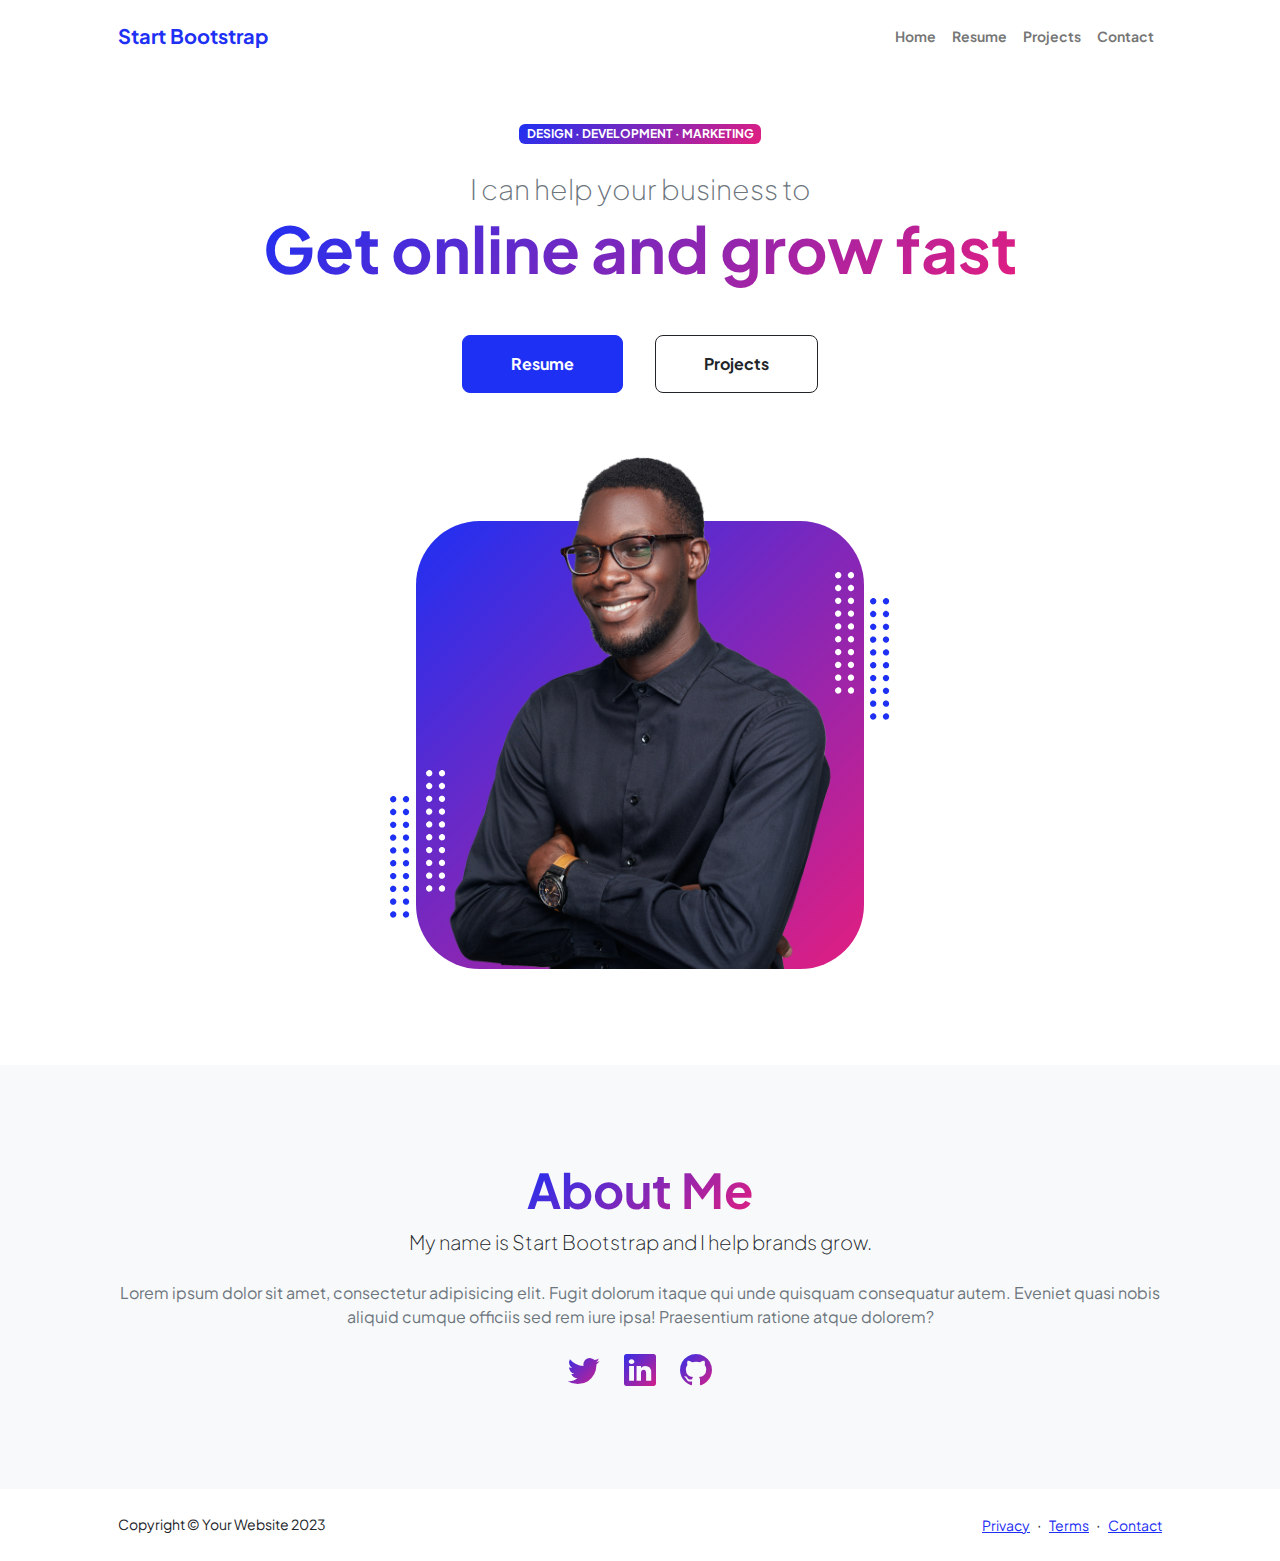
==== index.html @ 7b239609 "Add files via upload" ====
<!DOCTYPE html>
<html lang="en">
    <head>
        <meta charset="utf-8" />
        <meta name="viewport" content="width=device-width, initial-scale=1, shrink-to-fit=no" />
        <meta name="description" content="" />
        <meta name="author" content="" />
        <title>Personal - Start Bootstrap Theme</title>
        <!-- Favicon-->
        <link rel="icon" type="image/x-icon" href="assets/favicon.ico" />
        <!-- Custom Google font-->
        <link rel="preconnect" href="https://fonts.googleapis.com" />
        <link rel="preconnect" href="https://fonts.gstatic.com" crossorigin />
        <link href="https://fonts.googleapis.com/css2?family=Plus+Jakarta+Sans:wght@100;200;300;400;500;600;700;800;900&amp;display=swap" rel="stylesheet" />
        <!-- Bootstrap icons-->
        <link href="https://cdn.jsdelivr.net/npm/bootstrap-icons@1.8.1/font/bootstrap-icons.css" rel="stylesheet" />
        <!-- Core theme CSS (includes Bootstrap)-->
        <link href="css/styles.css" rel="stylesheet" />
    </head>
    <body class="d-flex flex-column h-100">
        <main class="flex-shrink-0">
            <!-- Navigation-->
            <nav class="navbar navbar-expand-lg navbar-light bg-white py-3">
                <div class="container px-5">
                    <a class="navbar-brand" href="index.html"><span class="fw-bolder text-primary">Start Bootstrap</span></a>
                    <button class="navbar-toggler" type="button" data-bs-toggle="collapse" data-bs-target="#navbarSupportedContent" aria-controls="navbarSupportedContent" aria-expanded="false" aria-label="Toggle navigation"><span class="navbar-toggler-icon"></span></button>
                    <div class="collapse navbar-collapse" id="navbarSupportedContent">
                        <ul class="navbar-nav ms-auto mb-2 mb-lg-0 small fw-bolder">
                            <li class="nav-item"><a class="nav-link" href="index.html">Home</a></li>
                            <li class="nav-item"><a class="nav-link" href="resume.html">Resume</a></li>
                            <li class="nav-item"><a class="nav-link" href="projects.html">Projects</a></li>
                            <li class="nav-item"><a class="nav-link" href="contact.html">Contact</a></li>
                        </ul>
                    </div>
                </div>
            </nav>
            <!-- Header-->
            <header class="py-5">
                <div class="container px-5 pb-5">
                    <div class="row gx-5 align-items-center">
                        <div class="col-xxl-5">
                            <!-- Header text content-->
                            <div class="text-center text-xxl-start">
                                <div class="badge bg-gradient-primary-to-secondary text-white mb-4"><div class="text-uppercase">Design &middot; Development &middot; Marketing</div></div>
                                <div class="fs-3 fw-light text-muted">I can help your business to</div>
                                <h1 class="display-3 fw-bolder mb-5"><span class="text-gradient d-inline">Get online and grow fast</span></h1>
                                <div class="d-grid gap-3 d-sm-flex justify-content-sm-center justify-content-xxl-start mb-3">
                                    <a class="btn btn-primary btn-lg px-5 py-3 me-sm-3 fs-6 fw-bolder" href="resume.html">Resume</a>
                                    <a class="btn btn-outline-dark btn-lg px-5 py-3 fs-6 fw-bolder" href="projects.html">Projects</a>
                                </div>
                            </div>
                        </div>
                        <div class="col-xxl-7">
                            <!-- Header profile picture-->
                            <div class="d-flex justify-content-center mt-5 mt-xxl-0">
                                <div class="profile bg-gradient-primary-to-secondary">
                                    <!-- TIP: For best results, use a photo with a transparent background like the demo example below-->
                                    <!-- Watch a tutorial on how to do this on YouTube (link)-->
                                    <img class="profile-img" src="assets/profile.png" alt="..." />
                                    <div class="dots-1">
                                        <!-- SVG Dots-->
                                        <svg version="1.1" xmlns="http://www.w3.org/2000/svg" xmlns:xlink="http://www.w3.org/1999/xlink" x="0px" y="0px" viewBox="0 0 191.6 1215.4" style="enable-background: new 0 0 191.6 1215.4" xml:space="preserve">
                                            <g transform="translate(0.000000,1280.000000) scale(0.100000,-0.100000)">
                                                <path d="M227.7,12788.6c-105-35-200-141-222-248c-43-206,163-412,369-369c155,32,275,190,260,339c-11,105-90,213-190,262        C383.7,12801.6,289.7,12808.6,227.7,12788.6z"></path>
                                                <path d="M1507.7,12788.6c-151-50-253-216-222-362c25-119,136-230,254-255c194-41,395,142,375,339c-11,105-90,213-190,262        C1663.7,12801.6,1569.7,12808.6,1507.7,12788.6z"></path>
                                                <path d="M227.7,11508.6c-105-35-200-141-222-248c-43-206,163-412,369-369c155,32,275,190,260,339c-11,105-90,213-190,262        C383.7,11521.6,289.7,11528.6,227.7,11508.6z"></path>
                                                <path d="M1507.7,11508.6c-151-50-253-216-222-362c25-119,136-230,254-255c194-41,395,142,375,339c-11,105-90,213-190,262        C1663.7,11521.6,1569.7,11528.6,1507.7,11508.6z"></path>
                                                <path d="M227.7,10228.6c-105-35-200-141-222-248c-43-206,163-412,369-369c155,32,275,190,260,339c-11,105-90,213-190,262        C383.7,10241.6,289.7,10248.6,227.7,10228.6z"></path>
                                                <path d="M1507.7,10228.6c-105-35-200-141-222-248c-43-206,163-412,369-369c155,32,275,190,260,339c-11,105-90,213-190,262        C1663.7,10241.6,1569.7,10248.6,1507.7,10228.6z"></path>
                                                <path d="M227.7,8948.6c-105-35-200-141-222-248c-43-206,163-412,369-369c155,32,275,190,260,339c-11,105-90,213-190,262        C383.7,8961.6,289.7,8968.6,227.7,8948.6z"></path>
                                                <path d="M1507.7,8948.6c-105-35-200-141-222-248c-43-206,163-412,369-369c155,32,275,190,260,339c-11,105-90,213-190,262        C1663.7,8961.6,1569.7,8968.6,1507.7,8948.6z"></path>
                                                <path d="M227.7,7668.6c-105-35-200-141-222-248c-43-206,163-412,369-369c155,32,275,190,260,339c-11,105-90,213-190,262        C383.7,7681.6,289.7,7688.6,227.7,7668.6z"></path>
                                                <path d="M1507.7,7668.6c-105-35-200-141-222-248c-43-206,163-412,369-369c155,32,275,190,260,339c-11,105-90,213-190,262        C1663.7,7681.6,1569.7,7688.6,1507.7,7668.6z"></path>
                                                <path d="M227.7,6388.6c-105-35-200-141-222-248c-43-206,163-412,369-369c155,32,275,190,260,339c-11,105-90,213-190,262        C383.7,6401.6,289.7,6408.6,227.7,6388.6z"></path>
                                                <path d="M1507.7,6388.6c-105-35-200-141-222-248c-43-206,163-412,369-369c155,32,275,190,260,339c-11,105-90,213-190,262        C1663.7,6401.6,1569.7,6408.6,1507.7,6388.6z"></path>
                                                <path d="M227.7,5108.6c-105-35-200-141-222-248c-43-206,163-412,369-369c155,32,275,190,260,339c-11,105-90,213-190,262        C383.7,5121.6,289.7,5128.6,227.7,5108.6z"></path>
                                                <path d="M1507.7,5108.6c-105-35-200-141-222-248c-43-206,163-412,369-369c155,32,275,190,260,339c-11,105-90,213-190,262        C1663.7,5121.6,1569.7,5128.6,1507.7,5108.6z"></path>
                                                <path d="M227.7,3828.6c-105-35-200-141-222-248c-43-206,163-412,369-369c155,32,275,190,260,339c-11,105-90,213-190,262        C383.7,3841.6,289.7,3848.6,227.7,3828.6z"></path>
                                                <path d="M1507.7,3828.6c-105-35-200-141-222-248c-43-206,163-412,369-369c155,32,275,190,260,339c-11,105-90,213-190,262        C1663.7,3841.6,1569.7,3848.6,1507.7,3828.6z"></path>
                                                <path d="M227.7,2548.6c-105-35-200-141-222-248c-43-206,163-412,369-369c155,32,275,190,260,339c-11,105-90,213-190,262        C383.7,2561.6,289.7,2568.6,227.7,2548.6z"></path>
                                                <path d="M1507.7,2548.6c-105-35-200-141-222-248c-43-206,163-412,369-369c155,32,275,190,260,339c-11,105-90,213-190,262        C1663.7,2561.6,1569.7,2568.6,1507.7,2548.6z"></path>
                                                <path d="M227.7,1268.6c-105-35-200-141-222-248c-43-206,163-412,369-369c155,32,275,190,260,339c-11,105-90,213-190,262        C383.7,1281.6,289.7,1288.6,227.7,1268.6z"></path>
                                                <path d="M1507.7,1268.6c-105-35-200-141-222-248c-43-206,163-412,369-369c155,32,275,190,260,339c-11,105-90,213-190,262        C1663.7,1281.6,1569.7,1288.6,1507.7,1268.6z"></path>
                                            </g>
                                        </svg>
                                        <!-- END of SVG dots-->
                                    </div>
                                    <div class="dots-2">
                                        <!-- SVG Dots-->
                                        <svg version="1.1" xmlns="http://www.w3.org/2000/svg" xmlns:xlink="http://www.w3.org/1999/xlink" x="0px" y="0px" viewBox="0 0 191.6 1215.4" style="enable-background: new 0 0 191.6 1215.4" xml:space="preserve">
                                            <g transform="translate(0.000000,1280.000000) scale(0.100000,-0.100000)">
                                                <path d="M227.7,12788.6c-105-35-200-141-222-248c-43-206,163-412,369-369c155,32,275,190,260,339c-11,105-90,213-190,262        C383.7,12801.6,289.7,12808.6,227.7,12788.6z"></path>
                                                <path d="M1507.7,12788.6c-151-50-253-216-222-362c25-119,136-230,254-255c194-41,395,142,375,339c-11,105-90,213-190,262        C1663.7,12801.6,1569.7,12808.6,1507.7,12788.6z"></path>
                                                <path d="M227.7,11508.6c-105-35-200-141-222-248c-43-206,163-412,369-369c155,32,275,190,260,339c-11,105-90,213-190,262        C383.7,11521.6,289.7,11528.6,227.7,11508.6z"></path>
                                                <path d="M1507.7,11508.6c-151-50-253-216-222-362c25-119,136-230,254-255c194-41,395,142,375,339c-11,105-90,213-190,262        C1663.7,11521.6,1569.7,11528.6,1507.7,11508.6z"></path>
                                                <path d="M227.7,10228.6c-105-35-200-141-222-248c-43-206,163-412,369-369c155,32,275,190,260,339c-11,105-90,213-190,262        C383.7,10241.6,289.7,10248.6,227.7,10228.6z"></path>
                                                <path d="M1507.7,10228.6c-105-35-200-141-222-248c-43-206,163-412,369-369c155,32,275,190,260,339c-11,105-90,213-190,262        C1663.7,10241.6,1569.7,10248.6,1507.7,10228.6z"></path>
                                                <path d="M227.7,8948.6c-105-35-200-141-222-248c-43-206,163-412,369-369c155,32,275,190,260,339c-11,105-90,213-190,262        C383.7,8961.6,289.7,8968.6,227.7,8948.6z"></path>
                                                <path d="M1507.7,8948.6c-105-35-200-141-222-248c-43-206,163-412,369-369c155,32,275,190,260,339c-11,105-90,213-190,262        C1663.7,8961.6,1569.7,8968.6,1507.7,8948.6z"></path>
                                                <path d="M227.7,7668.6c-105-35-200-141-222-248c-43-206,163-412,369-369c155,32,275,190,260,339c-11,105-90,213-190,262        C383.7,7681.6,289.7,7688.6,227.7,7668.6z"></path>
                                                <path d="M1507.7,7668.6c-105-35-200-141-222-248c-43-206,163-412,369-369c155,32,275,190,260,339c-11,105-90,213-190,262        C1663.7,7681.6,1569.7,7688.6,1507.7,7668.6z"></path>
                                                <path d="M227.7,6388.6c-105-35-200-141-222-248c-43-206,163-412,369-369c155,32,275,190,260,339c-11,105-90,213-190,262        C383.7,6401.6,289.7,6408.6,227.7,6388.6z"></path>
                                                <path d="M1507.7,6388.6c-105-35-200-141-222-248c-43-206,163-412,369-369c155,32,275,190,260,339c-11,105-90,213-190,262        C1663.7,6401.6,1569.7,6408.6,1507.7,6388.6z"></path>
                                                <path d="M227.7,5108.6c-105-35-200-141-222-248c-43-206,163-412,369-369c155,32,275,190,260,339c-11,105-90,213-190,262        C383.7,5121.6,289.7,5128.6,227.7,5108.6z"></path>
                                                <path d="M1507.7,5108.6c-105-35-200-141-222-248c-43-206,163-412,369-369c155,32,275,190,260,339c-11,105-90,213-190,262        C1663.7,5121.6,1569.7,5128.6,1507.7,5108.6z"></path>
                                                <path d="M227.7,3828.6c-105-35-200-141-222-248c-43-206,163-412,369-369c155,32,275,190,260,339c-11,105-90,213-190,262        C383.7,3841.6,289.7,3848.6,227.7,3828.6z"></path>
                                                <path d="M1507.7,3828.6c-105-35-200-141-222-248c-43-206,163-412,369-369c155,32,275,190,260,339c-11,105-90,213-190,262        C1663.7,3841.6,1569.7,3848.6,1507.7,3828.6z"></path>
                                                <path d="M227.7,2548.6c-105-35-200-141-222-248c-43-206,163-412,369-369c155,32,275,190,260,339c-11,105-90,213-190,262        C383.7,2561.6,289.7,2568.6,227.7,2548.6z"></path>
                                                <path d="M1507.7,2548.6c-105-35-200-141-222-248c-43-206,163-412,369-369c155,32,275,190,260,339c-11,105-90,213-190,262        C1663.7,2561.6,1569.7,2568.6,1507.7,2548.6z"></path>
                                                <path d="M227.7,1268.6c-105-35-200-141-222-248c-43-206,163-412,369-369c155,32,275,190,260,339c-11,105-90,213-190,262        C383.7,1281.6,289.7,1288.6,227.7,1268.6z"></path>
                                                <path d="M1507.7,1268.6c-105-35-200-141-222-248c-43-206,163-412,369-369c155,32,275,190,260,339c-11,105-90,213-190,262        C1663.7,1281.6,1569.7,1288.6,1507.7,1268.6z"></path>
                                            </g>
                                        </svg>
                                        <!-- END of SVG dots-->
                                    </div>
                                    <div class="dots-3">
                                        <!-- SVG Dots-->
                                        <svg version="1.1" xmlns="http://www.w3.org/2000/svg" xmlns:xlink="http://www.w3.org/1999/xlink" x="0px" y="0px" viewBox="0 0 191.6 1215.4" style="enable-background: new 0 0 191.6 1215.4" xml:space="preserve">
                                            <g transform="translate(0.000000,1280.000000) scale(0.100000,-0.100000)">
                                                <path d="M227.7,12788.6c-105-35-200-141-222-248c-43-206,163-412,369-369c155,32,275,190,260,339c-11,105-90,213-190,262        C383.7,12801.6,289.7,12808.6,227.7,12788.6z"></path>
                                                <path d="M1507.7,12788.6c-151-50-253-216-222-362c25-119,136-230,254-255c194-41,395,142,375,339c-11,105-90,213-190,262        C1663.7,12801.6,1569.7,12808.6,1507.7,12788.6z"></path>
                                                <path d="M227.7,11508.6c-105-35-200-141-222-248c-43-206,163-412,369-369c155,32,275,190,260,339c-11,105-90,213-190,262        C383.7,11521.6,289.7,11528.6,227.7,11508.6z"></path>
                                                <path d="M1507.7,11508.6c-151-50-253-216-222-362c25-119,136-230,254-255c194-41,395,142,375,339c-11,105-90,213-190,262        C1663.7,11521.6,1569.7,11528.6,1507.7,11508.6z"></path>
                                                <path d="M227.7,10228.6c-105-35-200-141-222-248c-43-206,163-412,369-369c155,32,275,190,260,339c-11,105-90,213-190,262        C383.7,10241.6,289.7,10248.6,227.7,10228.6z"></path>
                                                <path d="M1507.7,10228.6c-105-35-200-141-222-248c-43-206,163-412,369-369c155,32,275,190,260,339c-11,105-90,213-190,262        C1663.7,10241.6,1569.7,10248.6,1507.7,10228.6z"></path>
                                                <path d="M227.7,8948.6c-105-35-200-141-222-248c-43-206,163-412,369-369c155,32,275,190,260,339c-11,105-90,213-190,262        C383.7,8961.6,289.7,8968.6,227.7,8948.6z"></path>
                                                <path d="M1507.7,8948.6c-105-35-200-141-222-248c-43-206,163-412,369-369c155,32,275,190,260,339c-11,105-90,213-190,262        C1663.7,8961.6,1569.7,8968.6,1507.7,8948.6z"></path>
                                                <path d="M227.7,7668.6c-105-35-200-141-222-248c-43-206,163-412,369-369c155,32,275,190,260,339c-11,105-90,213-190,262        C383.7,7681.6,289.7,7688.6,227.7,7668.6z"></path>
                                                <path d="M1507.7,7668.6c-105-35-200-141-222-248c-43-206,163-412,369-369c155,32,275,190,260,339c-11,105-90,213-190,262        C1663.7,7681.6,1569.7,7688.6,1507.7,7668.6z"></path>
                                                <path d="M227.7,6388.6c-105-35-200-141-222-248c-43-206,163-412,369-369c155,32,275,190,260,339c-11,105-90,213-190,262        C383.7,6401.6,289.7,6408.6,227.7,6388.6z"></path>
                                                <path d="M1507.7,6388.6c-105-35-200-141-222-248c-43-206,163-412,369-369c155,32,275,190,260,339c-11,105-90,213-190,262        C1663.7,6401.6,1569.7,6408.6,1507.7,6388.6z"></path>
                                                <path d="M227.7,5108.6c-105-35-200-141-222-248c-43-206,163-412,369-369c155,32,275,190,260,339c-11,105-90,213-190,262        C383.7,5121.6,289.7,5128.6,227.7,5108.6z"></path>
                                                <path d="M1507.7,5108.6c-105-35-200-141-222-248c-43-206,163-412,369-369c155,32,275,190,260,339c-11,105-90,213-190,262        C1663.7,5121.6,1569.7,5128.6,1507.7,5108.6z"></path>
                                                <path d="M227.7,3828.6c-105-35-200-141-222-248c-43-206,163-412,369-369c155,32,275,190,260,339c-11,105-90,213-190,262        C383.7,3841.6,289.7,3848.6,227.7,3828.6z"></path>
                                                <path d="M1507.7,3828.6c-105-35-200-141-222-248c-43-206,163-412,369-369c155,32,275,190,260,339c-11,105-90,213-190,262        C1663.7,3841.6,1569.7,3848.6,1507.7,3828.6z"></path>
                                                <path d="M227.7,2548.6c-105-35-200-141-222-248c-43-206,163-412,369-369c155,32,275,190,260,339c-11,105-90,213-190,262        C383.7,2561.6,289.7,2568.6,227.7,2548.6z"></path>
                                                <path d="M1507.7,2548.6c-105-35-200-141-222-248c-43-206,163-412,369-369c155,32,275,190,260,339c-11,105-90,213-190,262        C1663.7,2561.6,1569.7,2568.6,1507.7,2548.6z"></path>
                                                <path d="M227.7,1268.6c-105-35-200-141-222-248c-43-206,163-412,369-369c155,32,275,190,260,339c-11,105-90,213-190,262        C383.7,1281.6,289.7,1288.6,227.7,1268.6z"></path>
                                                <path d="M1507.7,1268.6c-105-35-200-141-222-248c-43-206,163-412,369-369c155,32,275,190,260,339c-11,105-90,213-190,262        C1663.7,1281.6,1569.7,1288.6,1507.7,1268.6z"></path>
                                            </g>
                                        </svg>
                                        <!-- END of SVG dots-->
                                    </div>
                                    <div class="dots-4">
                                        <!-- SVG Dots-->
                                        <svg version="1.1" xmlns="http://www.w3.org/2000/svg" xmlns:xlink="http://www.w3.org/1999/xlink" x="0px" y="0px" viewBox="0 0 191.6 1215.4" style="enable-background: new 0 0 191.6 1215.4" xml:space="preserve">
                                            <g transform="translate(0.000000,1280.000000) scale(0.100000,-0.100000)">
                                                <path d="M227.7,12788.6c-105-35-200-141-222-248c-43-206,163-412,369-369c155,32,275,190,260,339c-11,105-90,213-190,262        C383.7,12801.6,289.7,12808.6,227.7,12788.6z"></path>
                                                <path d="M1507.7,12788.6c-151-50-253-216-222-362c25-119,136-230,254-255c194-41,395,142,375,339c-11,105-90,213-190,262        C1663.7,12801.6,1569.7,12808.6,1507.7,12788.6z"></path>
                                                <path d="M227.7,11508.6c-105-35-200-141-222-248c-43-206,163-412,369-369c155,32,275,190,260,339c-11,105-90,213-190,262        C383.7,11521.6,289.7,11528.6,227.7,11508.6z"></path>
                                                <path d="M1507.7,11508.6c-151-50-253-216-222-362c25-119,136-230,254-255c194-41,395,142,375,339c-11,105-90,213-190,262        C1663.7,11521.6,1569.7,11528.6,1507.7,11508.6z"></path>
                                                <path d="M227.7,10228.6c-105-35-200-141-222-248c-43-206,163-412,369-369c155,32,275,190,260,339c-11,105-90,213-190,262        C383.7,10241.6,289.7,10248.6,227.7,10228.6z"></path>
                                                <path d="M1507.7,10228.6c-105-35-200-141-222-248c-43-206,163-412,369-369c155,32,275,190,260,339c-11,105-90,213-190,262        C1663.7,10241.6,1569.7,10248.6,1507.7,10228.6z"></path>
                                                <path d="M227.7,8948.6c-105-35-200-141-222-248c-43-206,163-412,369-369c155,32,275,190,260,339c-11,105-90,213-190,262        C383.7,8961.6,289.7,8968.6,227.7,8948.6z"></path>
                                                <path d="M1507.7,8948.6c-105-35-200-141-222-248c-43-206,163-412,369-369c155,32,275,190,260,339c-11,105-90,213-190,262        C1663.7,8961.6,1569.7,8968.6,1507.7,8948.6z"></path>
                                                <path d="M227.7,7668.6c-105-35-200-141-222-248c-43-206,163-412,369-369c155,32,275,190,260,339c-11,105-90,213-190,262        C383.7,7681.6,289.7,7688.6,227.7,7668.6z"></path>
                                                <path d="M1507.7,7668.6c-105-35-200-141-222-248c-43-206,163-412,369-369c155,32,275,190,260,339c-11,105-90,213-190,262        C1663.7,7681.6,1569.7,7688.6,1507.7,7668.6z"></path>
                                                <path d="M227.7,6388.6c-105-35-200-141-222-248c-43-206,163-412,369-369c155,32,275,190,260,339c-11,105-90,213-190,262        C383.7,6401.6,289.7,6408.6,227.7,6388.6z"></path>
                                                <path d="M1507.7,6388.6c-105-35-200-141-222-248c-43-206,163-412,369-369c155,32,275,190,260,339c-11,105-90,213-190,262        C1663.7,6401.6,1569.7,6408.6,1507.7,6388.6z"></path>
                                                <path d="M227.7,5108.6c-105-35-200-141-222-248c-43-206,163-412,369-369c155,32,275,190,260,339c-11,105-90,213-190,262        C383.7,5121.6,289.7,5128.6,227.7,5108.6z"></path>
                                                <path d="M1507.7,5108.6c-105-35-200-141-222-248c-43-206,163-412,369-369c155,32,275,190,260,339c-11,105-90,213-190,262        C1663.7,5121.6,1569.7,5128.6,1507.7,5108.6z"></path>
                                                <path d="M227.7,3828.6c-105-35-200-141-222-248c-43-206,163-412,369-369c155,32,275,190,260,339c-11,105-90,213-190,262        C383.7,3841.6,289.7,3848.6,227.7,3828.6z"></path>
                                                <path d="M1507.7,3828.6c-105-35-200-141-222-248c-43-206,163-412,369-369c155,32,275,190,260,339c-11,105-90,213-190,262        C1663.7,3841.6,1569.7,3848.6,1507.7,3828.6z"></path>
                                                <path d="M227.7,2548.6c-105-35-200-141-222-248c-43-206,163-412,369-369c155,32,275,190,260,339c-11,105-90,213-190,262        C383.7,2561.6,289.7,2568.6,227.7,2548.6z"></path>
                                                <path d="M1507.7,2548.6c-105-35-200-141-222-248c-43-206,163-412,369-369c155,32,275,190,260,339c-11,105-90,213-190,262        C1663.7,2561.6,1569.7,2568.6,1507.7,2548.6z"></path>
                                                <path d="M227.7,1268.6c-105-35-200-141-222-248c-43-206,163-412,369-369c155,32,275,190,260,339c-11,105-90,213-190,262        C383.7,1281.6,289.7,1288.6,227.7,1268.6z"></path>
                                                <path d="M1507.7,1268.6c-105-35-200-141-222-248c-43-206,163-412,369-369c155,32,275,190,260,339c-11,105-90,213-190,262        C1663.7,1281.6,1569.7,1288.6,1507.7,1268.6z"></path>
                                            </g>
                                        </svg>
                                        <!-- END of SVG dots-->
                                    </div>
                                </div>
                            </div>
                        </div>
                    </div>
                </div>
            </header>
            <!-- About Section-->
            <section class="bg-light py-5">
                <div class="container px-5">
                    <div class="row gx-5 justify-content-center">
                        <div class="col-xxl-8">
                            <div class="text-center my-5">
                                <h2 class="display-5 fw-bolder"><span class="text-gradient d-inline">About Me</span></h2>
                                <p class="lead fw-light mb-4">My name is Start Bootstrap and I help brands grow.</p>
                                <p class="text-muted">Lorem ipsum dolor sit amet, consectetur adipisicing elit. Fugit dolorum itaque qui unde quisquam consequatur autem. Eveniet quasi nobis aliquid cumque officiis sed rem iure ipsa! Praesentium ratione atque dolorem?</p>
                                <div class="d-flex justify-content-center fs-2 gap-4">
                                    <a class="text-gradient" href="#!"><i class="bi bi-twitter"></i></a>
                                    <a class="text-gradient" href="#!"><i class="bi bi-linkedin"></i></a>
                                    <a class="text-gradient" href="#!"><i class="bi bi-github"></i></a>
                                </div>
                            </div>
                        </div>
                    </div>
                </div>
            </section>
        </main>
        <!-- Footer-->
        <footer class="bg-white py-4 mt-auto">
            <div class="container px-5">
                <div class="row align-items-center justify-content-between flex-column flex-sm-row">
                    <div class="col-auto"><div class="small m-0">Copyright &copy; Your Website 2023</div></div>
                    <div class="col-auto">
                        <a class="small" href="#!">Privacy</a>
                        <span class="mx-1">&middot;</span>
                        <a class="small" href="#!">Terms</a>
                        <span class="mx-1">&middot;</span>
                        <a class="small" href="#!">Contact</a>
                    </div>
                </div>
            </div>
        </footer>
        <!-- Bootstrap core JS-->
        <script src="https://cdn.jsdelivr.net/npm/bootstrap@5.2.3/dist/js/bootstrap.bundle.min.js"></script>
        <!-- Core theme JS-->
        <script src="js/scripts.js"></script>
    </body>
</html>
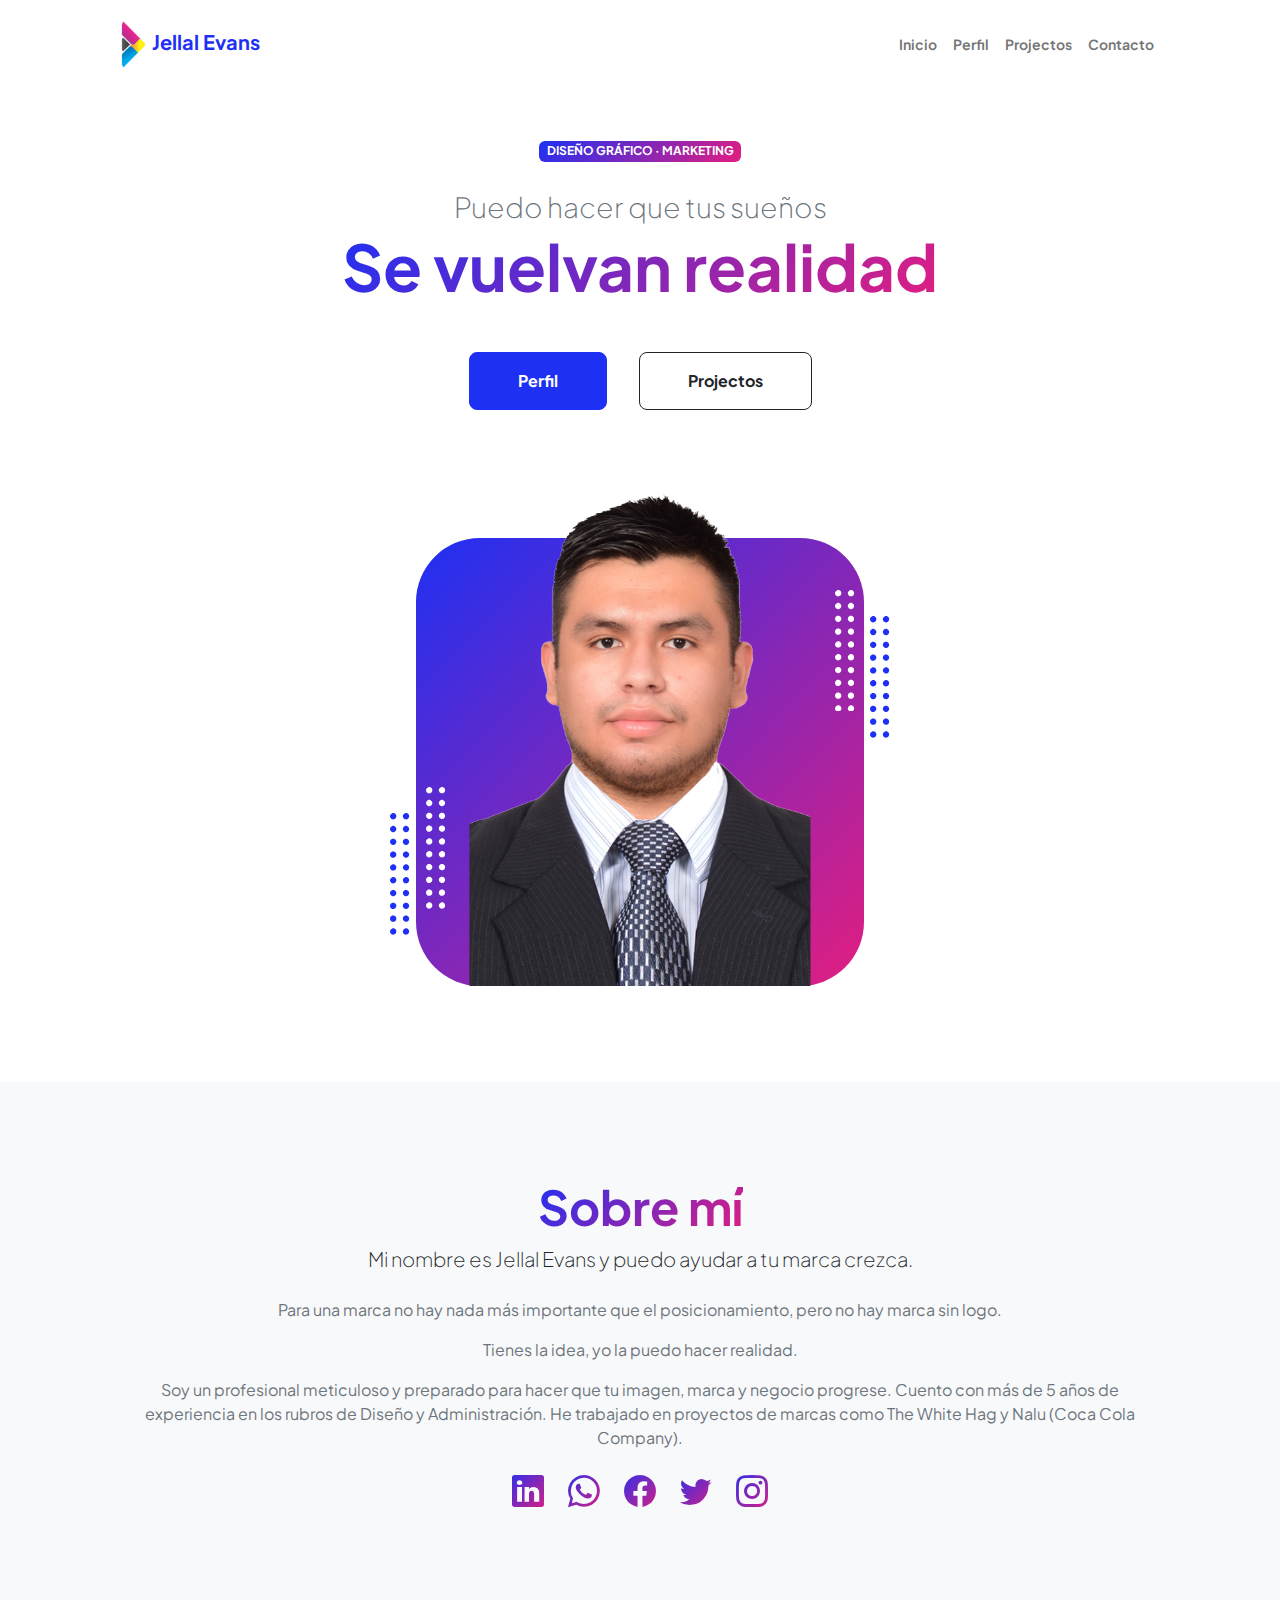
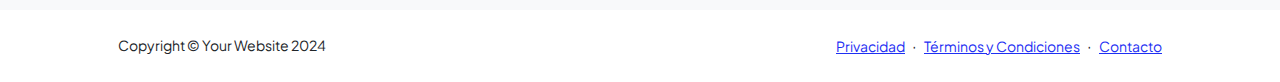
==== commit f573eb2b: "Add files via upload" ====
--- a/index.html
+++ b/index.html
@@ -22,14 +22,15 @@
             <!-- Navigation-->
             <nav class="navbar navbar-expand-lg navbar-light bg-white py-3">
                 <div class="container px-5">
-                    <a class="navbar-brand" href="index.html"><span class="fw-bolder text-primary">Start Bootstrap</span></a>
+                    <a class="navbar-brand" href="index.html"><span class="fw-bolder text-primary">                     <img class="img-logo" src="assets/Logo.png" alt="..." />
+                    Jellal Evans</span></a>
                     <button class="navbar-toggler" type="button" data-bs-toggle="collapse" data-bs-target="#navbarSupportedContent" aria-controls="navbarSupportedContent" aria-expanded="false" aria-label="Toggle navigation"><span class="navbar-toggler-icon"></span></button>
                     <div class="collapse navbar-collapse" id="navbarSupportedContent">
                         <ul class="navbar-nav ms-auto mb-2 mb-lg-0 small fw-bolder">
-                            <li class="nav-item"><a class="nav-link" href="index.html">Home</a></li>
-                            <li class="nav-item"><a class="nav-link" href="resume.html">Resume</a></li>
-                            <li class="nav-item"><a class="nav-link" href="projects.html">Projects</a></li>
-                            <li class="nav-item"><a class="nav-link" href="contact.html">Contact</a></li>
+                            <li class="nav-item"><a class="nav-link" href="index.html">Inicio</a></li>
+                            <li class="nav-item"><a class="nav-link" href="resume.html">Perfil</a></li>
+                            <li class="nav-item"><a class="nav-link" href="projects.html">Projectos</a></li>
+                            <li class="nav-item"><a class="nav-link" href="contact.html">Contacto</a></li>
                         </ul>
                     </div>
                 </div>
@@ -41,12 +42,12 @@
                         <div class="col-xxl-5">
                             <!-- Header text content-->
                             <div class="text-center text-xxl-start">
-                                <div class="badge bg-gradient-primary-to-secondary text-white mb-4"><div class="text-uppercase">Design &middot; Development &middot; Marketing</div></div>
-                                <div class="fs-3 fw-light text-muted">I can help your business to</div>
-                                <h1 class="display-3 fw-bolder mb-5"><span class="text-gradient d-inline">Get online and grow fast</span></h1>
+                                <div class="badge bg-gradient-primary-to-secondary text-white mb-4"><div class="text-uppercase">Diseño Gráfico &middot; Marketing</div></div>
+                                <div class="fs-3 fw-light text-muted">Puedo hacer que tus sueños</div>
+                                <h1 class="display-3 fw-bolder mb-5"><span class="text-gradient d-inline">Se vuelvan realidad</span></h1>
                                 <div class="d-grid gap-3 d-sm-flex justify-content-sm-center justify-content-xxl-start mb-3">
-                                    <a class="btn btn-primary btn-lg px-5 py-3 me-sm-3 fs-6 fw-bolder" href="resume.html">Resume</a>
-                                    <a class="btn btn-outline-dark btn-lg px-5 py-3 fs-6 fw-bolder" href="projects.html">Projects</a>
+                                    <a class="btn btn-primary btn-lg px-5 py-3 me-sm-3 fs-6 fw-bolder" href="resume.html">Perfil</a>
+                                    <a class="btn btn-outline-dark btn-lg px-5 py-3 fs-6 fw-bolder" href="projects.html">Projectos</a>
                                 </div>
                             </div>
                         </div>
@@ -181,13 +182,23 @@
                     <div class="row gx-5 justify-content-center">
                         <div class="col-xxl-8">
                             <div class="text-center my-5">
-                                <h2 class="display-5 fw-bolder"><span class="text-gradient d-inline">About Me</span></h2>
-                                <p class="lead fw-light mb-4">My name is Start Bootstrap and I help brands grow.</p>
-                                <p class="text-muted">Lorem ipsum dolor sit amet, consectetur adipisicing elit. Fugit dolorum itaque qui unde quisquam consequatur autem. Eveniet quasi nobis aliquid cumque officiis sed rem iure ipsa! Praesentium ratione atque dolorem?</p>
-                                <div class="d-flex justify-content-center fs-2 gap-4">
-                                    <a class="text-gradient" href="#!"><i class="bi bi-twitter"></i></a>
-                                    <a class="text-gradient" href="#!"><i class="bi bi-linkedin"></i></a>
-                                    <a class="text-gradient" href="#!"><i class="bi bi-github"></i></a>
+                                <h2 class="display-5 fw-bolder"><span class="text-gradient d-inline">Sobre mí</span></h2>
+                                <p class="lead fw-light mb-4">Mi nombre es Jellal Evans y puedo ayudar a tu marca crezca.</p>
+                                <p class="text-muted">Para una marca no hay nada más importante que el posicionamiento, pero no hay marca sin logo.
+                                </p>
+                                <p class="text-muted">Tienes la idea, yo la puedo hacer realidad.
+                                </p>
+                                <p class="text-muted">Soy un profesional meticuloso y preparado para hacer que tu imagen, marca y negocio progrese.
+                                Cuento con más de 5 años de experiencia en los rubros de Diseño y Administración.
+                                He trabajado en proyectos de marcas como The White Hag y Nalu (Coca Cola Company).
+                                </p>
+                                </p>
+                                   <div class="d-flex justify-content-center fs-2 gap-4">
+                                    <a class="text-gradient" href="https://www.linkedin.com/in/victor-enrique-fernández-mejía-0a515a2aa/"><i class="bi bi-linkedin"></i></a>
+                                    <a class="text-gradient" href="https://wa.link/vtg71b"><i class="bi bi-whatsapp"></i></a>
+                                    <a class="text-gradient" href="https://www.facebook.com/profile.php?id=61554258405306"><i class="bi bi-facebook"></i></a>
+                                    <a class="text-gradient" href="https://twitter.com/jellalevans07"><i class="bi bi-twitter"></i></a>
+                                    <a class="text-gradient" href="https://www.instagram.com/jellalevans07/"><i class="bi bi-instagram"></i></a>
                                 </div>
                             </div>
                         </div>
@@ -199,13 +210,13 @@
         <footer class="bg-white py-4 mt-auto">
             <div class="container px-5">
                 <div class="row align-items-center justify-content-between flex-column flex-sm-row">
-                    <div class="col-auto"><div class="small m-0">Copyright &copy; Your Website 2023</div></div>
+                    <div class="col-auto"><div class="small m-0">Copyright &copy; Your Website 2024</div></div>
                     <div class="col-auto">
-                        <a class="small" href="#!">Privacy</a>
+                        <a class="small" href="#!">Privacidad</a>
                         <span class="mx-1">&middot;</span>
-                        <a class="small" href="#!">Terms</a>
+                        <a class="small" href="#!">Términos y Condiciones</a>
                         <span class="mx-1">&middot;</span>
-                        <a class="small" href="#!">Contact</a>
+                        <a class="small" href="contact.html">Contacto</a>
                     </div>
                 </div>
             </div>
